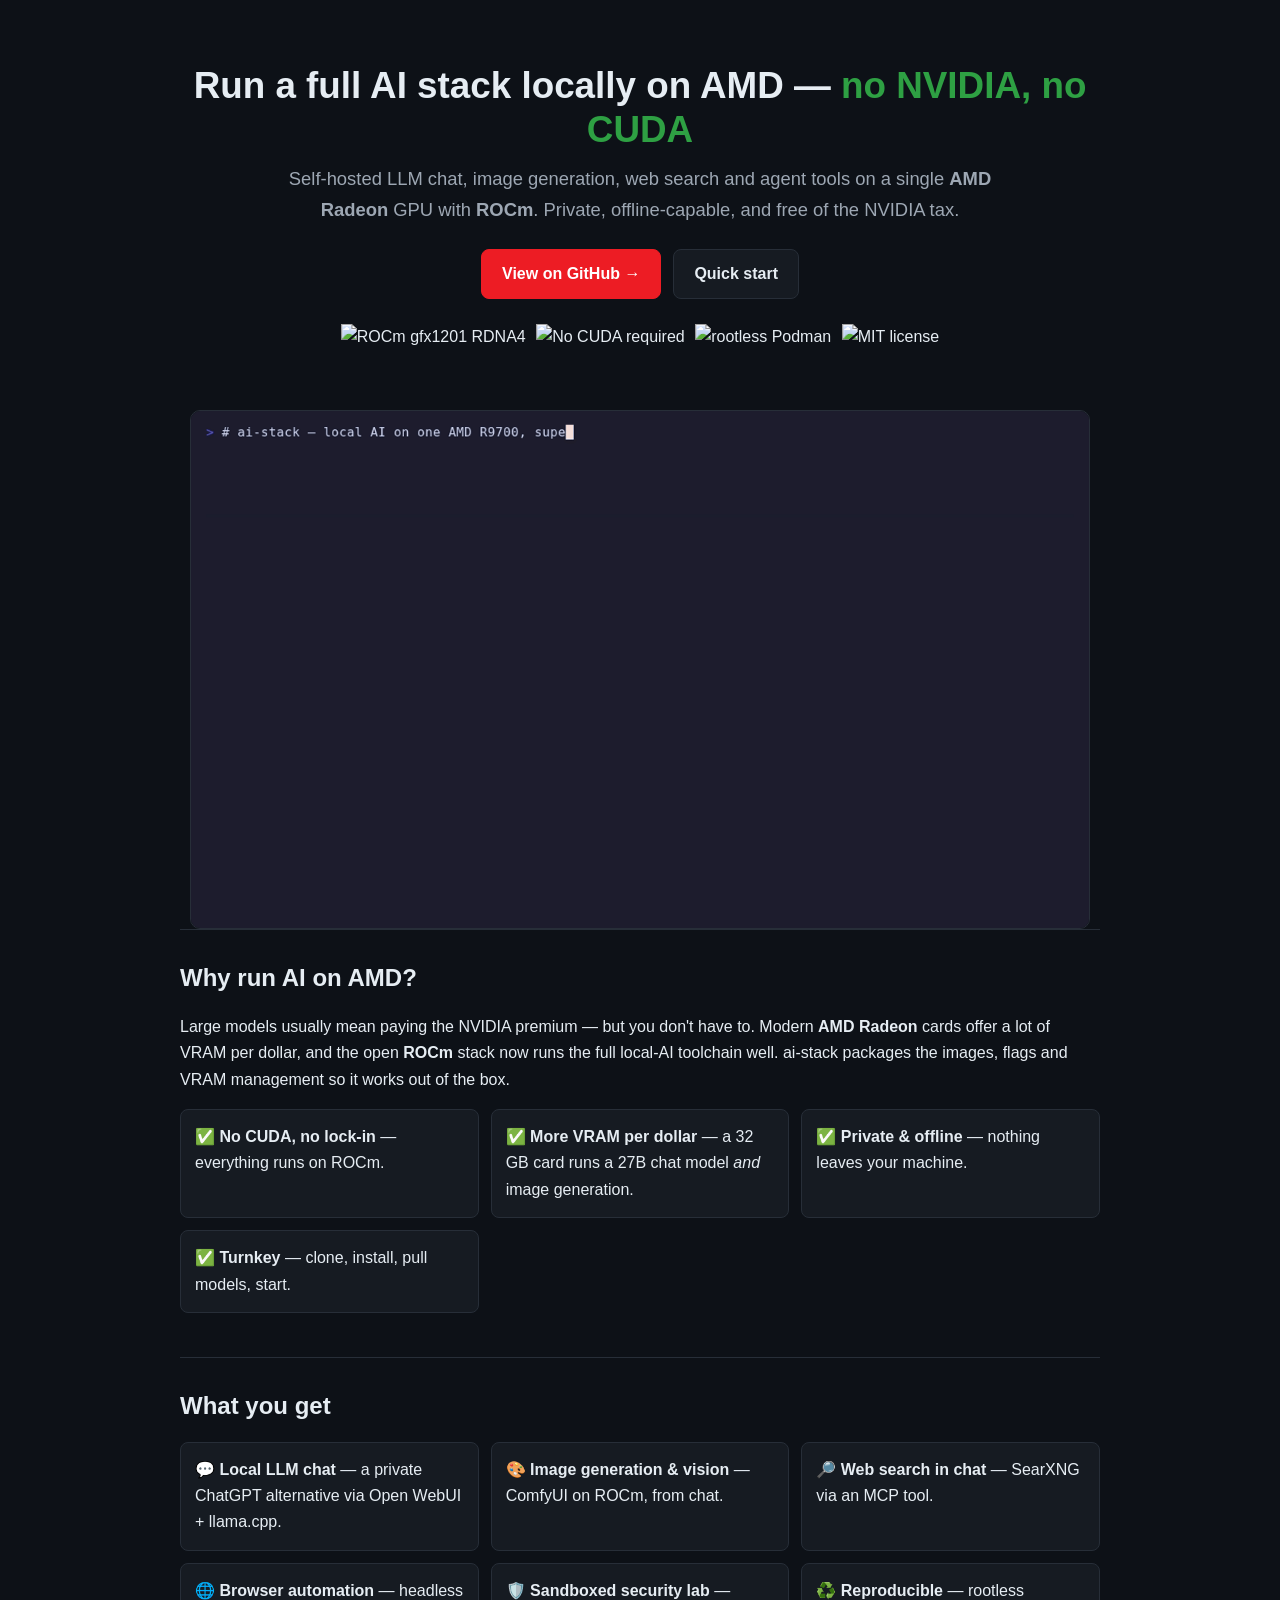
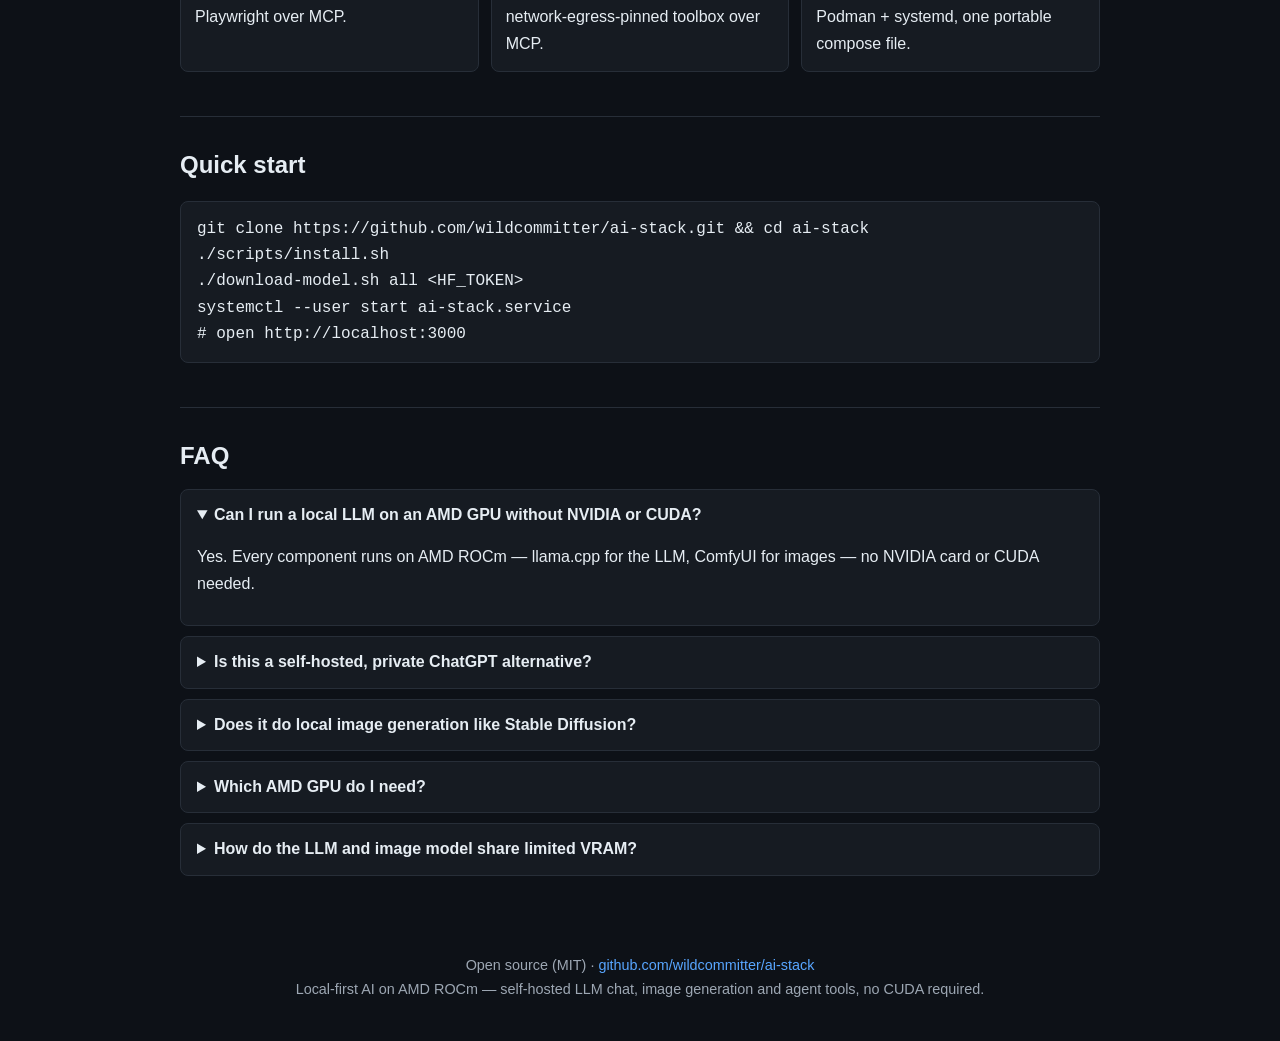
==== docs/index.html @ db13af78 "seo: add GitHub Pages landing page (AMD ROCm local AI) with FAQ structured data + sitemap" ====
<!doctype html>
<html lang="en">
<head>
<meta charset="utf-8">
<meta name="viewport" content="width=device-width, initial-scale=1">
<title>Local AI Stack on AMD ROCm — Run LLMs Without NVIDIA or CUDA | ai-stack</title>
<meta name="description" content="A complete self-hosted AI stack that runs LLM chat, image generation, web search and agent tools entirely on an AMD Radeon GPU with ROCm. No NVIDIA, no CUDA, no cloud. Open WebUI + llama.cpp + ComfyUI + MCP.">
<meta name="keywords" content="run LLM on AMD, AMD ROCm local AI, local LLM AMD GPU, CUDA alternative, no NVIDIA AI, self-hosted AI, private ChatGPT alternative, local Stable Diffusion AMD, ComfyUI ROCm, llama.cpp ROCm, Radeon AI PRO R9700, RDNA4, gfx1201, Open WebUI AMD, self hosted AI stack">
<link rel="canonical" href="https://wildcommitter.github.io/ai-stack/">
<meta property="og:type" content="website">
<meta property="og:title" content="Local AI Stack on AMD ROCm — Run LLMs Without NVIDIA or CUDA">
<meta property="og:description" content="Self-hosted LLM chat, image generation, web search and agent tools on one AMD Radeon GPU. No NVIDIA, no CUDA, no cloud.">
<meta property="og:url" content="https://wildcommitter.github.io/ai-stack/">
<meta property="og:image" content="https://wildcommitter.github.io/ai-stack/demo.gif">
<meta name="twitter:card" content="summary_large_image">
<meta name="twitter:title" content="Local AI Stack on AMD ROCm — no NVIDIA, no CUDA">
<meta name="twitter:description" content="Run LLMs and image generation locally on an AMD Radeon GPU. Self-hosted, private, CUDA-free.">
<meta name="twitter:image" content="https://wildcommitter.github.io/ai-stack/demo.gif">
<meta name="robots" content="index,follow">
<style>
  :root{--bg:#0d1117;--panel:#161b22;--fg:#e6edf3;--muted:#9da7b3;--accent:#ED1C24;--accent2:#2ea043;--border:#272e38}
  *{box-sizing:border-box}
  body{margin:0;background:var(--bg);color:var(--fg);font:16px/1.65 -apple-system,BlinkMacSystemFont,"Segoe UI",Roboto,Helvetica,Arial,sans-serif}
  a{color:#58a6ff;text-decoration:none}a:hover{text-decoration:underline}
  .wrap{max-width:960px;margin:0 auto;padding:0 20px}
  header{text-align:center;padding:64px 20px 32px}
  h1{font-size:2.3rem;line-height:1.2;margin:0 0 12px}
  .tag{color:var(--muted);font-size:1.15rem;max-width:760px;margin:0 auto 24px}
  .cta{display:inline-flex;gap:12px;flex-wrap:wrap;justify-content:center}
  .btn{display:inline-block;padding:11px 20px;border-radius:8px;font-weight:600;border:1px solid var(--border)}
  .btn.primary{background:var(--accent);color:#fff;border-color:var(--accent)}
  .btn.ghost{background:var(--panel);color:var(--fg)}
  code,pre{font-family:ui-monospace,SFMono-Regular,Menlo,Consolas,monospace}
  pre{background:var(--panel);border:1px solid var(--border);border-radius:8px;padding:14px 16px;overflow:auto}
  section{padding:28px 0;border-top:1px solid var(--border)}
  h2{font-size:1.5rem;margin:0 0 14px}
  .demo{display:block;max-width:100%;border:1px solid var(--border);border-radius:10px;margin:8px auto 0}
  ul.feat{list-style:none;padding:0;display:grid;grid-template-columns:repeat(auto-fit,minmax(240px,1fr));gap:12px}
  ul.feat li{background:var(--panel);border:1px solid var(--border);border-radius:8px;padding:14px}
  .badges img{height:22px;margin:3px}
  details{background:var(--panel);border:1px solid var(--border);border-radius:8px;padding:12px 16px;margin:10px 0}
  summary{cursor:pointer;font-weight:600}
  footer{color:var(--muted);text-align:center;padding:40px 20px;font-size:.9rem}
  .pill{color:var(--accent2);font-weight:700}
</style>
<script type="application/ld+json">
{
  "@context":"https://schema.org",
  "@type":"SoftwareApplication",
  "name":"ai-stack",
  "applicationCategory":"DeveloperApplication",
  "operatingSystem":"Linux",
  "description":"A complete self-hosted AI stack running LLM chat, image generation, web search and agent tools on an AMD Radeon GPU with ROCm. No NVIDIA or CUDA required.",
  "offers":{"@type":"Offer","price":"0","priceCurrency":"USD"},
  "url":"https://github.com/wildcommitter/ai-stack",
  "license":"https://opensource.org/licenses/MIT"
}
</script>
<script type="application/ld+json">
{
  "@context":"https://schema.org",
  "@type":"FAQPage",
  "mainEntity":[
    {"@type":"Question","name":"Can I run a local LLM on an AMD GPU without NVIDIA or CUDA?","acceptedAnswer":{"@type":"Answer","text":"Yes. Every component in ai-stack runs on AMD ROCm — llama.cpp for the LLM and ComfyUI for image generation — so no NVIDIA card or CUDA is needed."}},
    {"@type":"Question","name":"Is this a self-hosted, private ChatGPT alternative?","acceptedAnswer":{"@type":"Answer","text":"Yes. Open WebUI provides a familiar chat interface over a local model. Nothing leaves your machine and there are no API keys or usage fees."}},
    {"@type":"Question","name":"Does it do local image generation like Stable Diffusion?","acceptedAnswer":{"@type":"Answer","text":"Yes, via ComfyUI running on ROCm, callable directly from the chat interface."}},
    {"@type":"Question","name":"Which AMD GPU do I need?","acceptedAnswer":{"@type":"Answer","text":"It is developed on the AMD Radeon AI PRO R9700 (32 GB, RDNA4, gfx1201). Other ROCm-supported Radeon cards work with minor image-target and configuration tweaks; more VRAM lets you run larger models."}},
    {"@type":"Question","name":"How do the LLM and image model share limited VRAM?","acceptedAnswer":{"@type":"Answer","text":"They do not run at the same time. llama-swap loads the chat model on demand and unloads it on idle, and the image tool frees the LLM's VRAM before running a ComfyUI job, so a single 32 GB card handles both."}}
  ]
}
</script>
</head>
<body>
<header>
  <div class="wrap">
    <h1>Run a full AI stack locally on AMD — <span class="pill">no NVIDIA, no CUDA</span></h1>
    <p class="tag">Self-hosted LLM chat, image generation, web search and agent tools on a single <strong>AMD Radeon</strong> GPU with <strong>ROCm</strong>. Private, offline-capable, and free of the NVIDIA tax.</p>
    <div class="cta">
      <a class="btn primary" href="https://github.com/wildcommitter/ai-stack">View on GitHub →</a>
      <a class="btn ghost" href="https://github.com/wildcommitter/ai-stack#quick-start">Quick start</a>
    </div>
    <p class="badges" style="margin-top:22px">
      <img src="https://img.shields.io/badge/ROCm-gfx1201%20(RDNA4)-ED1C24" alt="ROCm gfx1201 RDNA4">
      <img src="https://img.shields.io/badge/CUDA-not%20required-76B900" alt="No CUDA required">
      <img src="https://img.shields.io/badge/Podman-rootless-892CA0" alt="rootless Podman">
      <img src="https://img.shields.io/badge/license-MIT-blue" alt="MIT license">
    </p>
  </div>
</header>

<div class="wrap">
  <img class="demo" src="demo.gif" alt="Local AI on AMD ROCm: Open WebUI, llama.cpp, ComfyUI and MCP tools running self-hosted on a Radeon GPU" width="900">

  <section>
    <h2>Why run AI on AMD?</h2>
    <p>Large models usually mean paying the NVIDIA premium — but you don't have to.
    Modern <strong>AMD Radeon</strong> cards offer a lot of VRAM per dollar, and the open
    <strong>ROCm</strong> stack now runs the full local-AI toolchain well. ai-stack packages
    the images, flags and VRAM management so it works out of the box.</p>
    <ul class="feat">
      <li>✅ <strong>No CUDA, no lock-in</strong> — everything runs on ROCm.</li>
      <li>✅ <strong>More VRAM per dollar</strong> — a 32 GB card runs a 27B chat model <em>and</em> image generation.</li>
      <li>✅ <strong>Private &amp; offline</strong> — nothing leaves your machine.</li>
      <li>✅ <strong>Turnkey</strong> — clone, install, pull models, start.</li>
    </ul>
  </section>

  <section>
    <h2>What you get</h2>
    <ul class="feat">
      <li>💬 <strong>Local LLM chat</strong> — a private ChatGPT alternative via Open WebUI + llama.cpp.</li>
      <li>🎨 <strong>Image generation &amp; vision</strong> — ComfyUI on ROCm, from chat.</li>
      <li>🔎 <strong>Web search in chat</strong> — SearXNG via an MCP tool.</li>
      <li>🌐 <strong>Browser automation</strong> — headless Playwright over MCP.</li>
      <li>🛡️ <strong>Sandboxed security lab</strong> — network-egress-pinned toolbox over MCP.</li>
      <li>♻️ <strong>Reproducible</strong> — rootless Podman + systemd, one portable compose file.</li>
    </ul>
  </section>

  <section>
    <h2>Quick start</h2>
    <pre><code>git clone https://github.com/wildcommitter/ai-stack.git &amp;&amp; cd ai-stack
./scripts/install.sh
./download-model.sh all &lt;HF_TOKEN&gt;
systemctl --user start ai-stack.service
# open http://localhost:3000</code></pre>
  </section>

  <section>
    <h2>FAQ</h2>
    <details open><summary>Can I run a local LLM on an AMD GPU without NVIDIA or CUDA?</summary>
      <p>Yes. Every component runs on AMD ROCm — llama.cpp for the LLM, ComfyUI for images — no NVIDIA card or CUDA needed.</p></details>
    <details><summary>Is this a self-hosted, private ChatGPT alternative?</summary>
      <p>Yes. Open WebUI gives a familiar chat UI over a local model; nothing leaves your machine and there are no API keys or fees.</p></details>
    <details><summary>Does it do local image generation like Stable Diffusion?</summary>
      <p>Yes, via ComfyUI on ROCm, callable directly from the chat.</p></details>
    <details><summary>Which AMD GPU do I need?</summary>
      <p>Developed on the AMD Radeon AI PRO R9700 (32 GB, RDNA4, gfx1201). Other ROCm Radeon cards work with minor tweaks; more VRAM runs larger models.</p></details>
    <details><summary>How do the LLM and image model share limited VRAM?</summary>
      <p>They don't run at once — llama-swap unloads the chat model on idle and the image tool frees it before a ComfyUI job, so one 32 GB card handles both.</p></details>
  </section>
</div>

<footer>
  Open source (MIT) · <a href="https://github.com/wildcommitter/ai-stack">github.com/wildcommitter/ai-stack</a><br>
  Local-first AI on AMD ROCm — self-hosted LLM chat, image generation and agent tools, no CUDA required.
</footer>
</body>
</html>
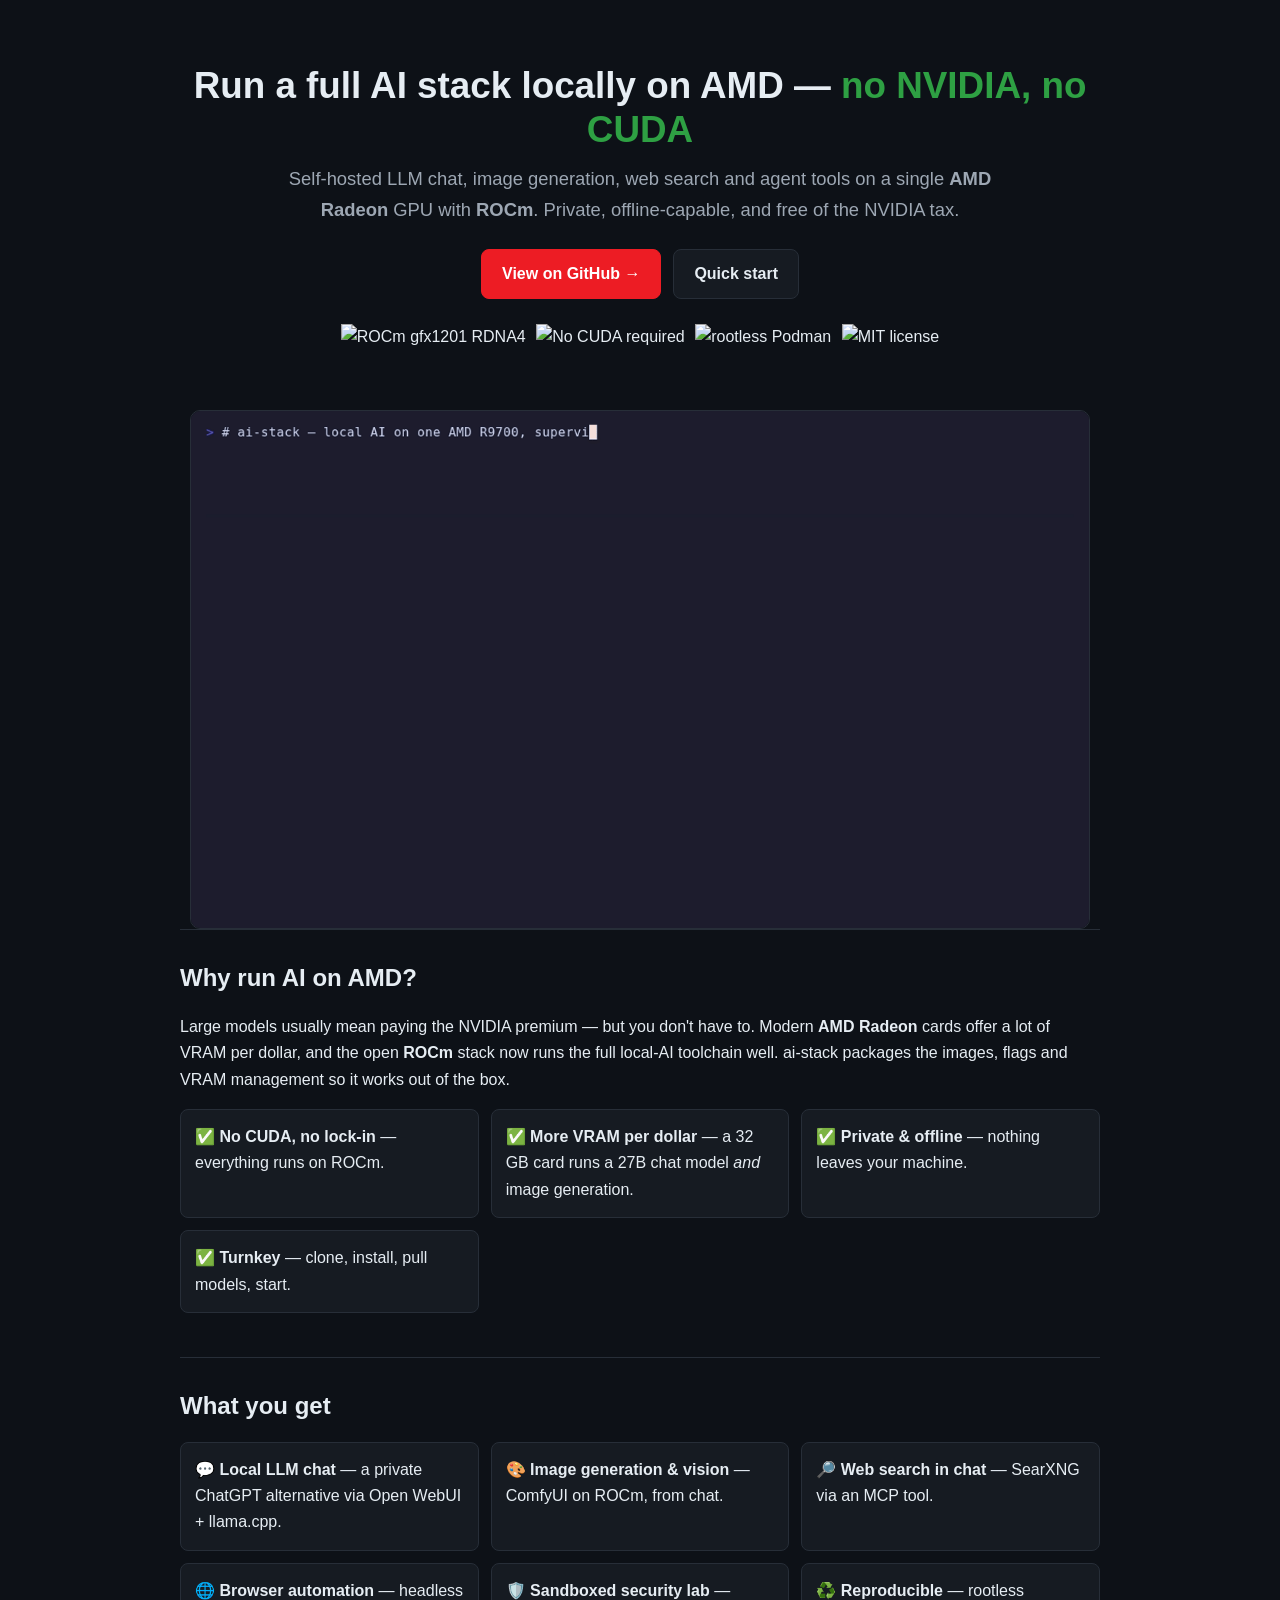
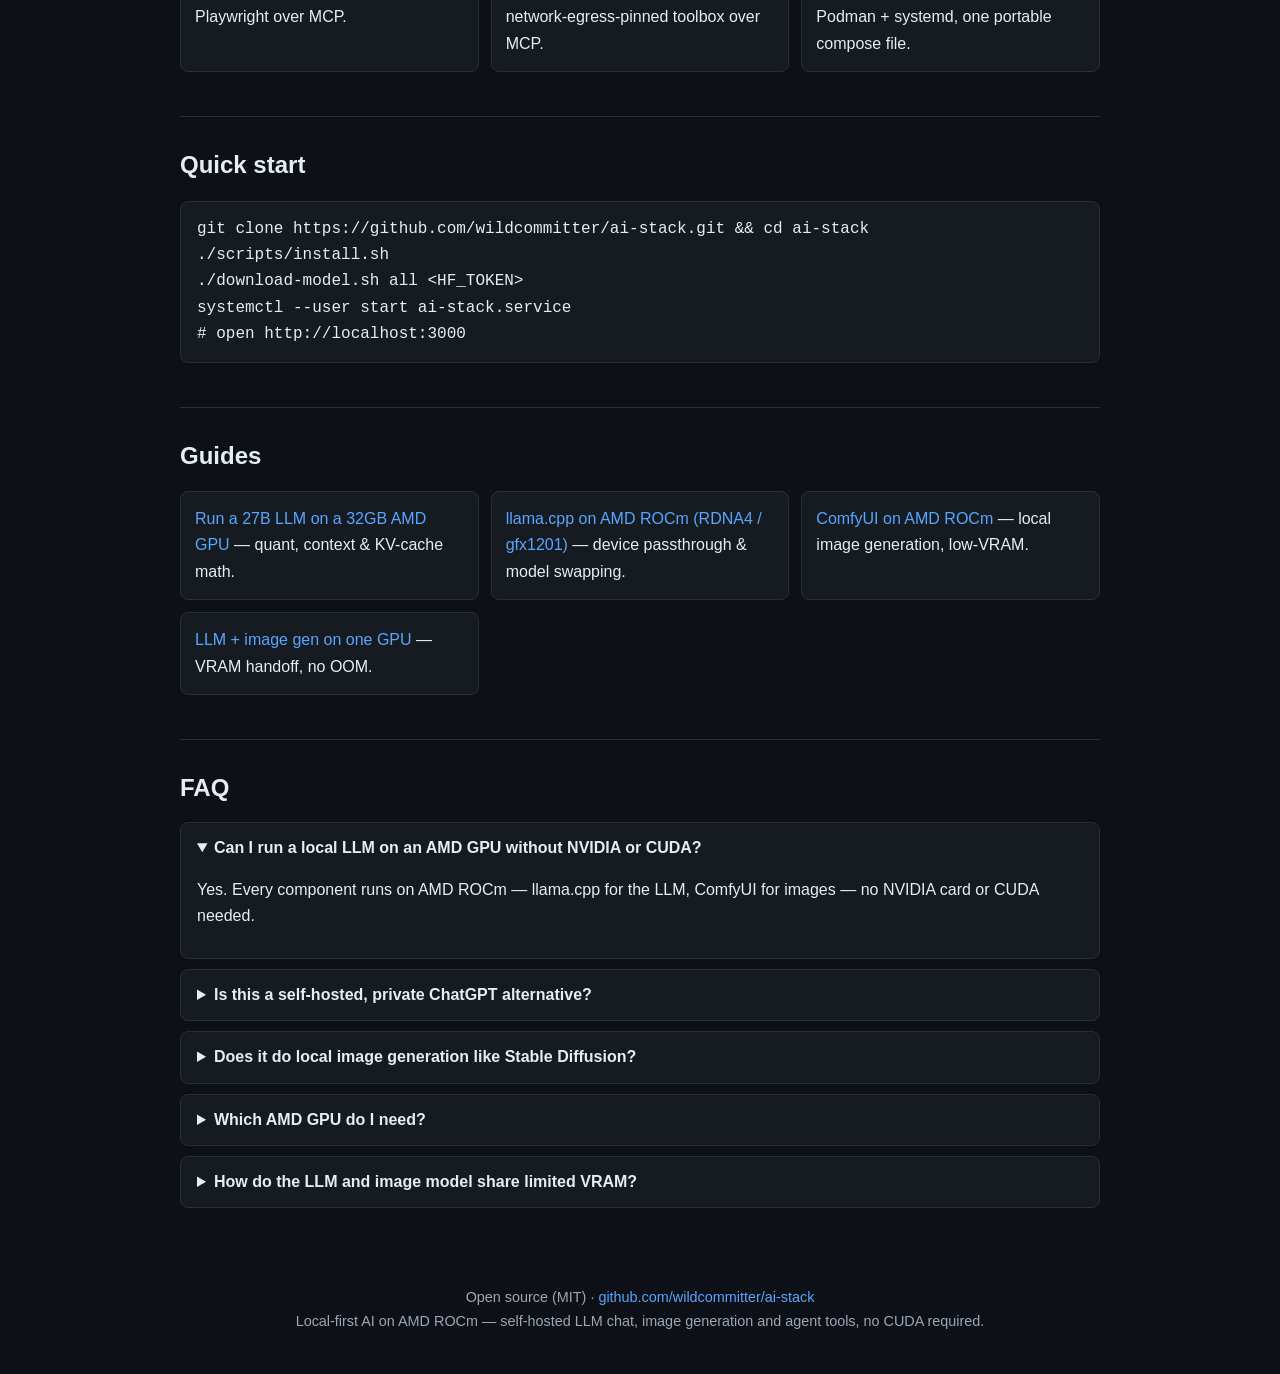
==== commit 4a9085d7: "seo: add 4 long-tail guide pages (27B on 32GB, llama.cpp ROCm gfx1201, ComfyUI ROCm, shared-GPU VRAM" ====
--- a/docs/index.html
+++ b/docs/index.html
@@ -127,6 +127,16 @@
   </section>
 
   <section>
+    <h2>Guides</h2>
+    <ul class="feat">
+      <li><a href="run-27b-llm-on-amd-32gb.html">Run a 27B LLM on a 32GB AMD GPU</a> — quant, context &amp; KV-cache math.</li>
+      <li><a href="llama-cpp-rocm-gfx1201.html">llama.cpp on AMD ROCm (RDNA4 / gfx1201)</a> — device passthrough &amp; model swapping.</li>
+      <li><a href="comfyui-amd-rocm.html">ComfyUI on AMD ROCm</a> — local image generation, low-VRAM.</li>
+      <li><a href="llm-and-image-generation-same-gpu.html">LLM + image gen on one GPU</a> — VRAM handoff, no OOM.</li>
+    </ul>
+  </section>
+
+  <section>
     <h2>FAQ</h2>
     <details open><summary>Can I run a local LLM on an AMD GPU without NVIDIA or CUDA?</summary>
       <p>Yes. Every component runs on AMD ROCm — llama.cpp for the LLM, ComfyUI for images — no NVIDIA card or CUDA needed.</p></details>
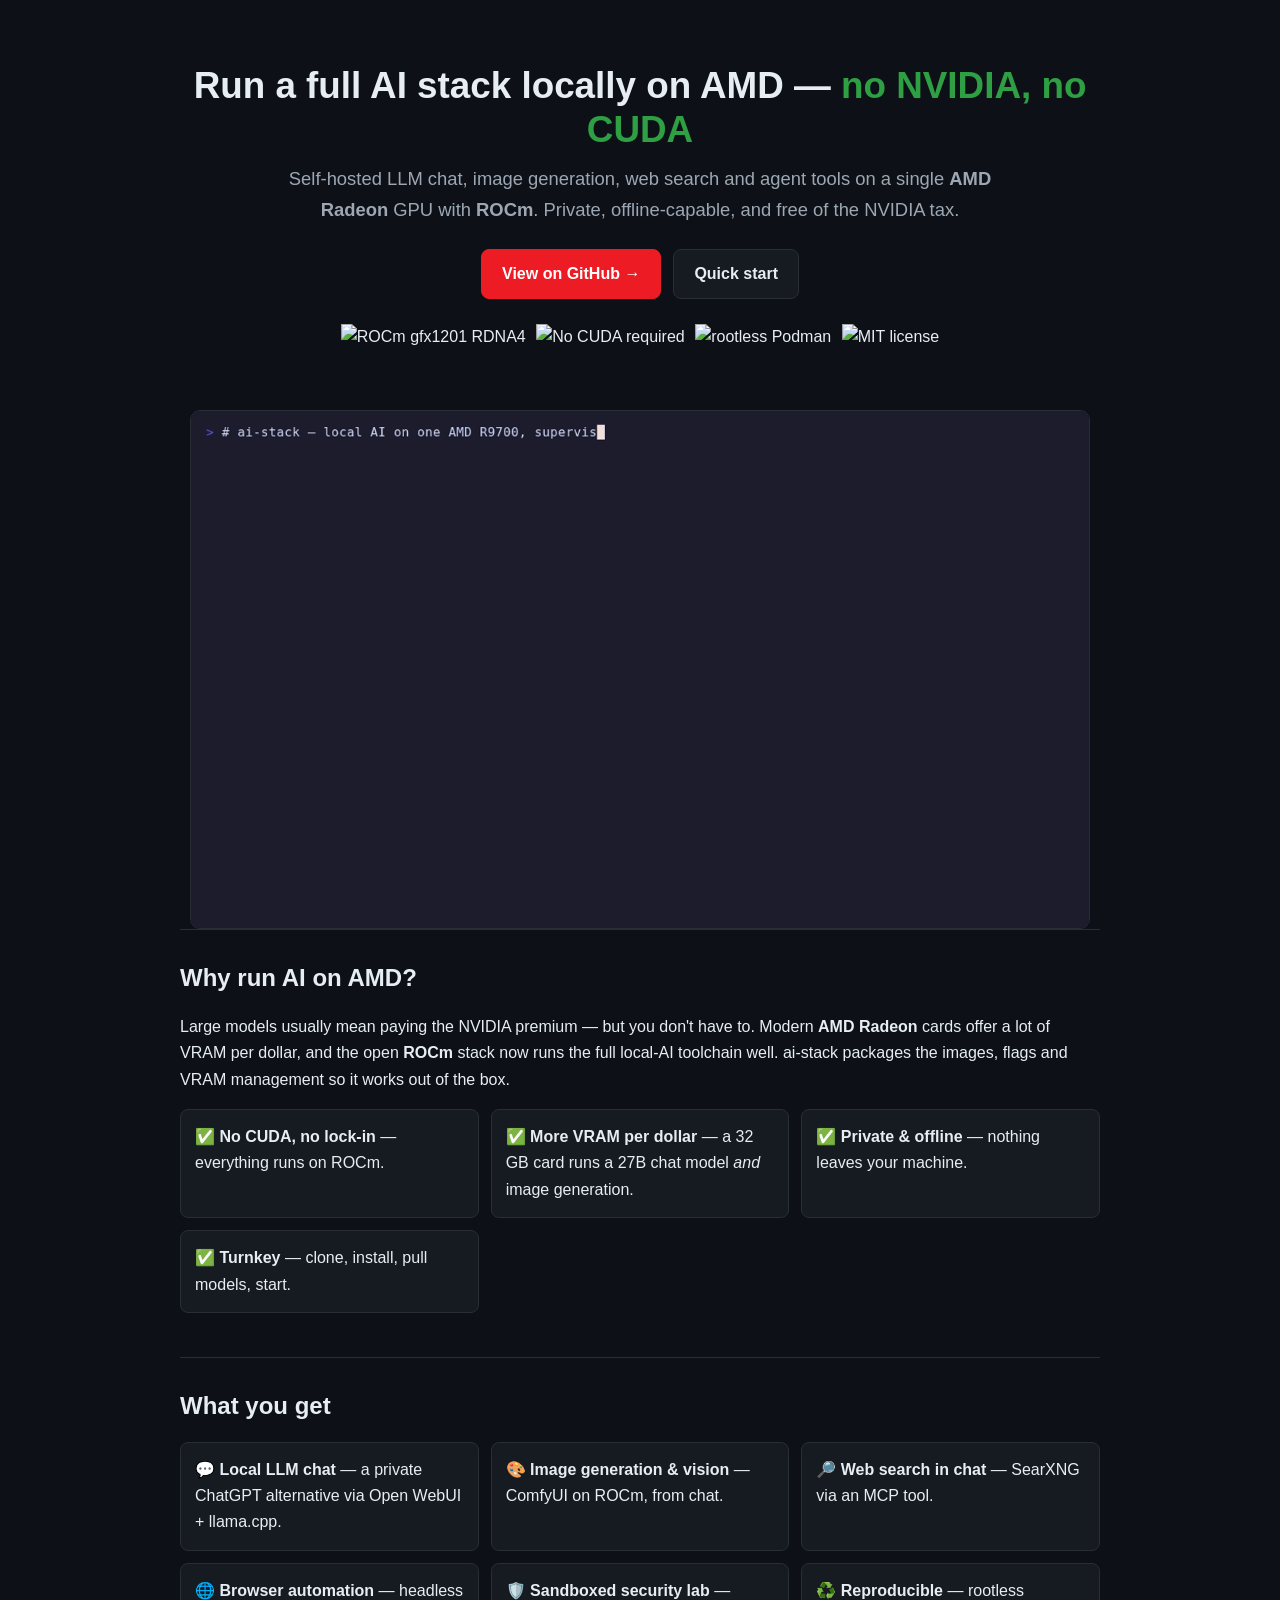
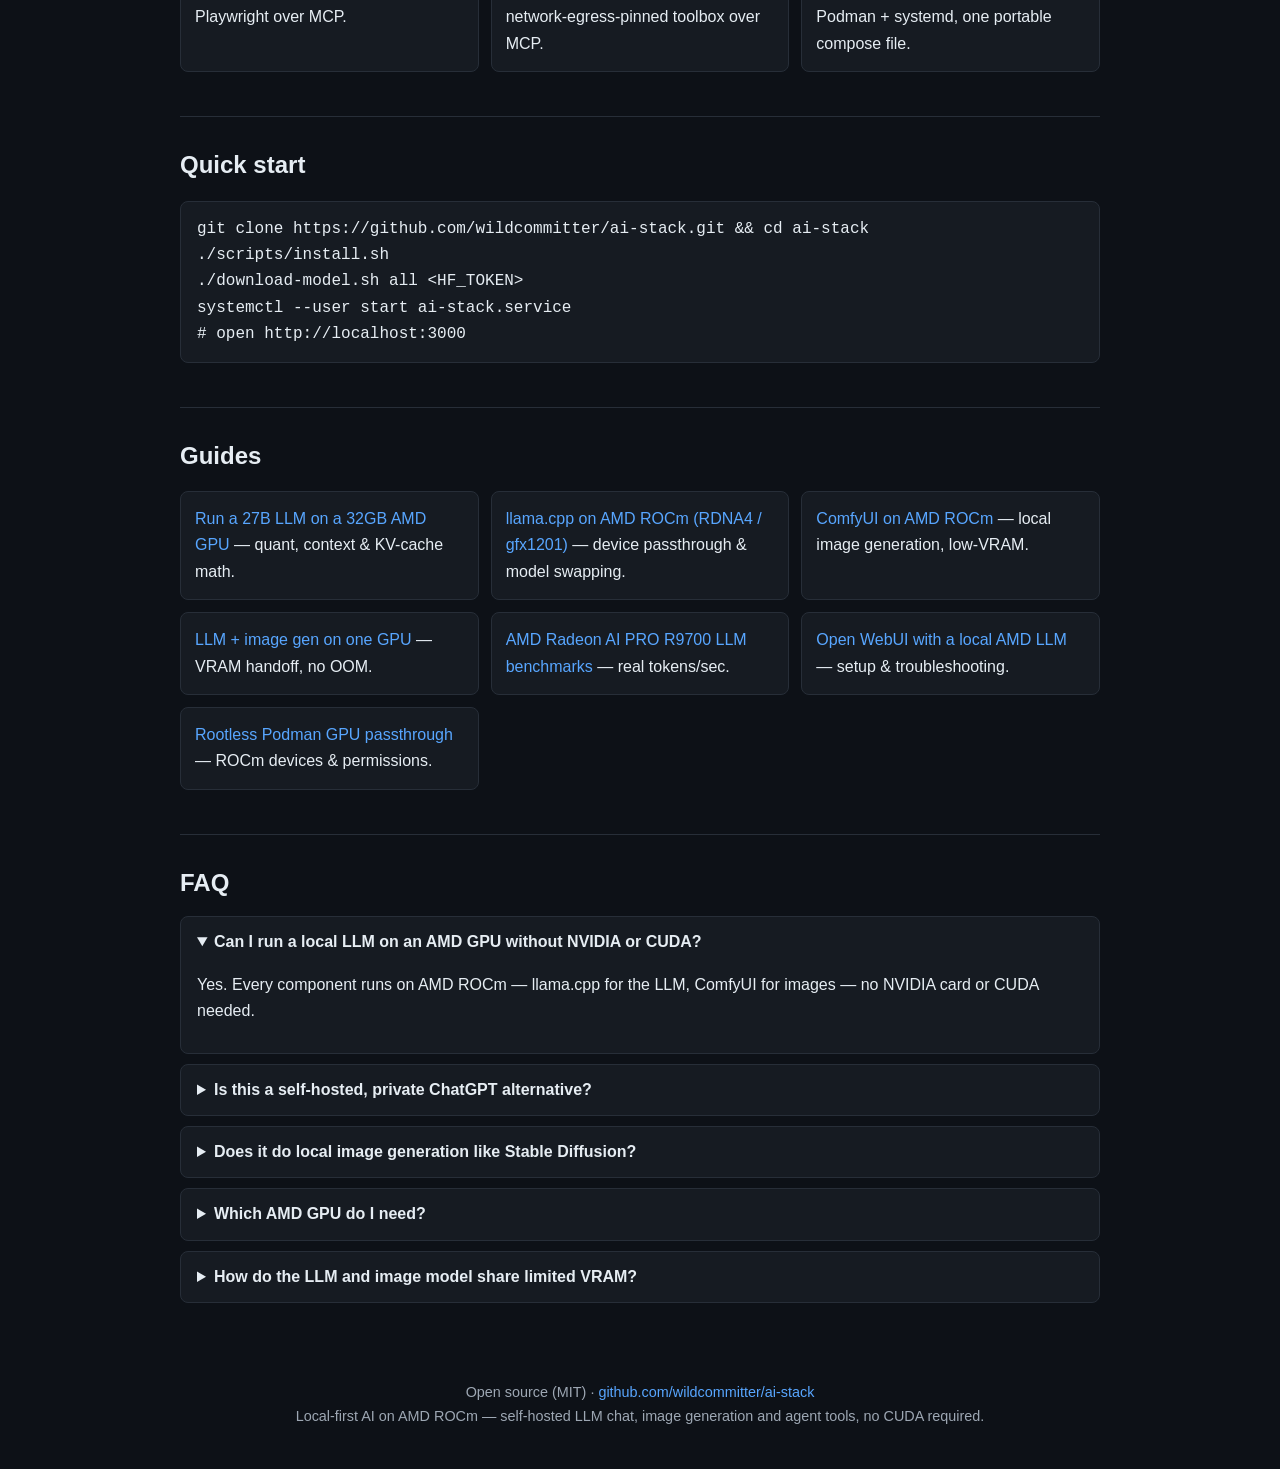
==== commit 69cf9cba: "seo: 3 more technical FAQ pages (Open WebUI on AMD, R9700 benchmarks [measured], rootless Podman GPU" ====
--- a/docs/index.html
+++ b/docs/index.html
@@ -133,6 +133,9 @@
       <li><a href="llama-cpp-rocm-gfx1201.html">llama.cpp on AMD ROCm (RDNA4 / gfx1201)</a> — device passthrough &amp; model swapping.</li>
       <li><a href="comfyui-amd-rocm.html">ComfyUI on AMD ROCm</a> — local image generation, low-VRAM.</li>
       <li><a href="llm-and-image-generation-same-gpu.html">LLM + image gen on one GPU</a> — VRAM handoff, no OOM.</li>
+      <li><a href="r9700-llm-benchmarks.html">AMD Radeon AI PRO R9700 LLM benchmarks</a> — real tokens/sec.</li>
+      <li><a href="open-webui-amd-setup.html">Open WebUI with a local AMD LLM</a> — setup &amp; troubleshooting.</li>
+      <li><a href="rootless-podman-gpu-passthrough.html">Rootless Podman GPU passthrough</a> — ROCm devices &amp; permissions.</li>
     </ul>
   </section>
 
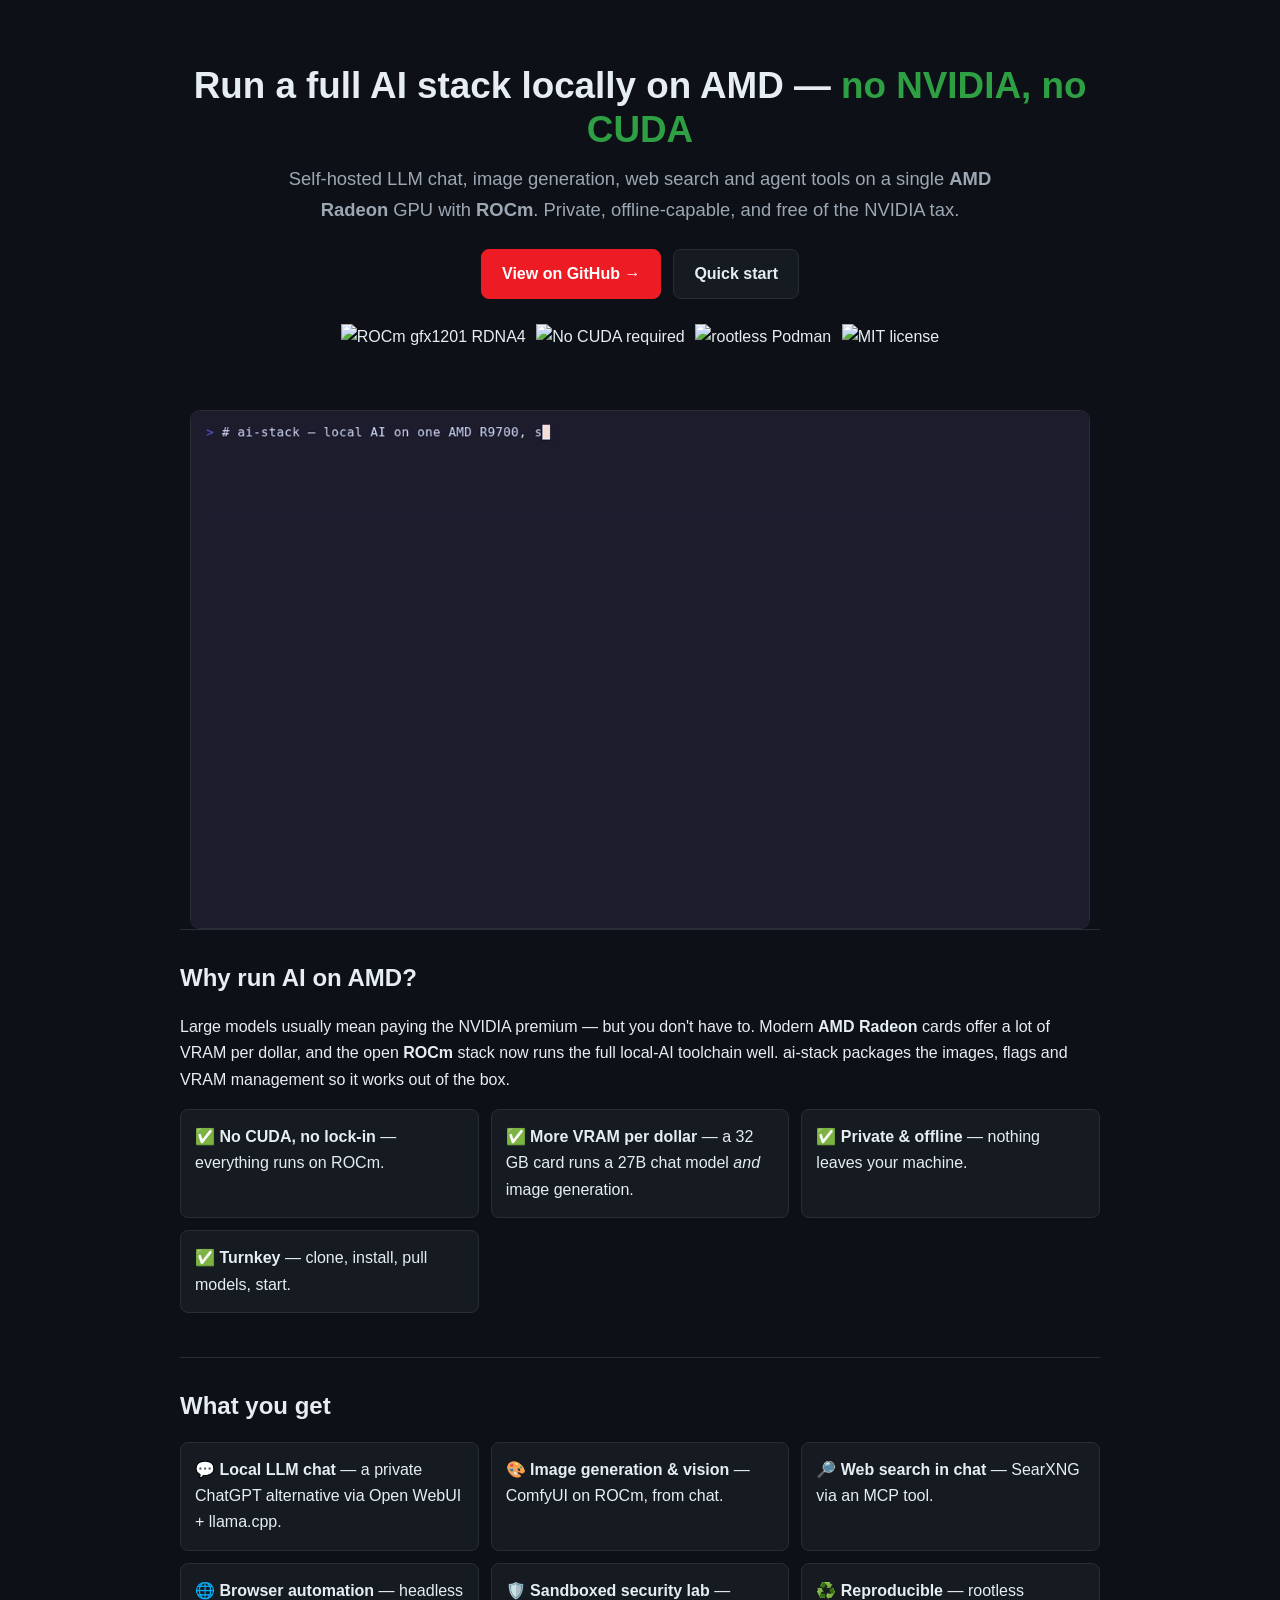
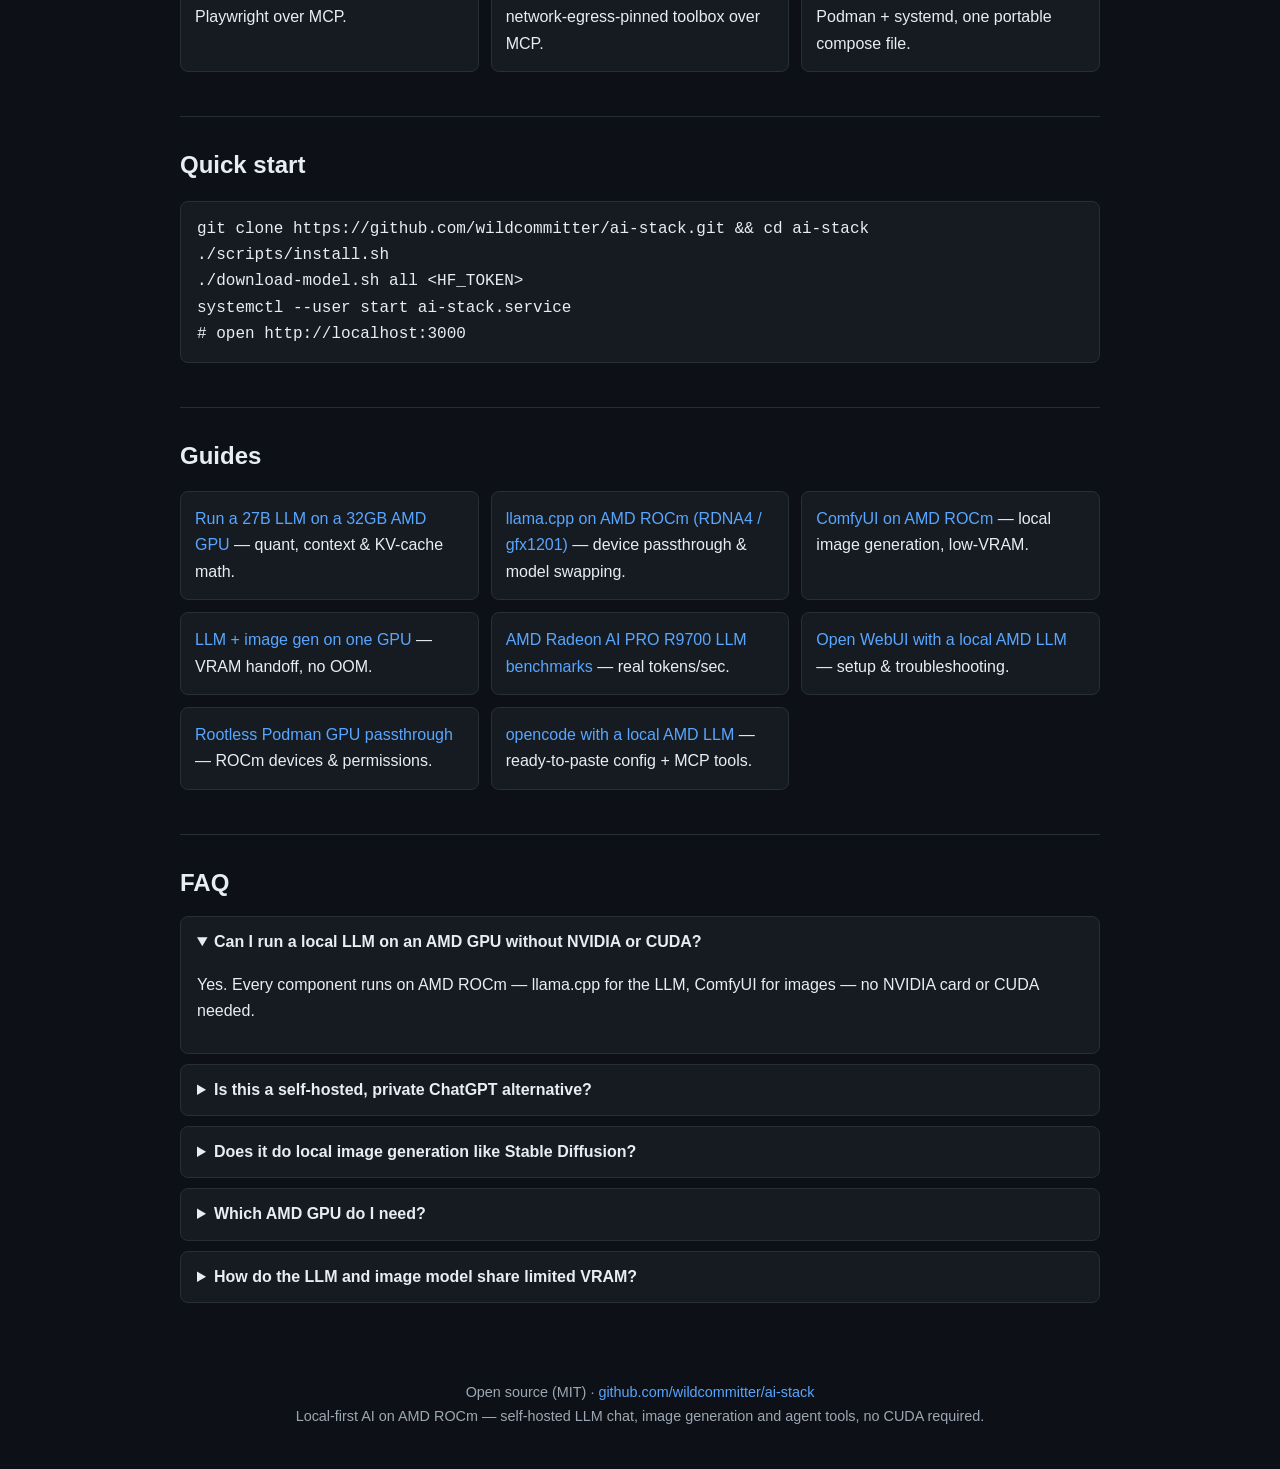
==== commit 440281de: "seo: add opencode FAQ page with embedded opencode.json config (local AMD LLM + MCP tools)" ====
--- a/docs/index.html
+++ b/docs/index.html
@@ -136,6 +136,7 @@
       <li><a href="r9700-llm-benchmarks.html">AMD Radeon AI PRO R9700 LLM benchmarks</a> — real tokens/sec.</li>
       <li><a href="open-webui-amd-setup.html">Open WebUI with a local AMD LLM</a> — setup &amp; troubleshooting.</li>
       <li><a href="rootless-podman-gpu-passthrough.html">Rootless Podman GPU passthrough</a> — ROCm devices &amp; permissions.</li>
+      <li><a href="opencode-local-llm-amd.html">opencode with a local AMD LLM</a> — ready-to-paste config + MCP tools.</li>
     </ul>
   </section>
 
